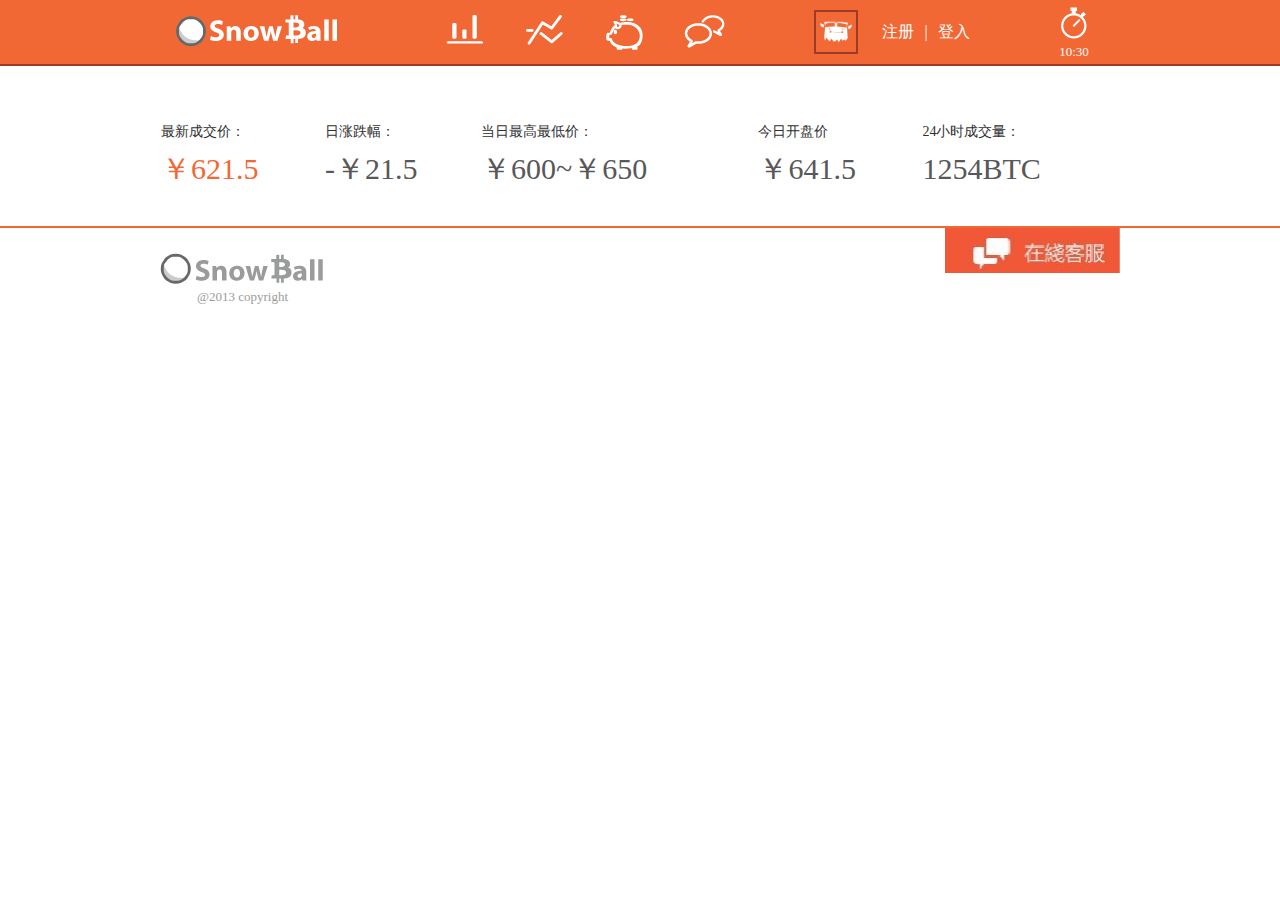
==== index.html @ a9044316 "搞了很久，没弄完，前期是这样，后面会越来越快的" ====
<!DOCTYPE html PUBLIC "-//W3C//DTD XHTML 1.0 Transitional//EN" "http://www.w3.org/TR/xhtml1/DTD/xhtml1-transitional.dtd">
<html xmlns="http://www.w3.org/1999/xhtml">
<head>
<meta http-equiv="Content-Type" content="text/html; charset=utf-8" />
<title>bitwin index</title>
<link href="css/bootstrap.css" rel="stylesheet" type="text/css" />
<link href="css/bootstrap-responsive.css" rel="stylesheet" type="text/css" />
<link href="css/bitwin.css" rel="stylesheet" type="text/css" />
</head>

<body>
<div class="top-base background-orange">
	<div class="top-container">
		<div class="top-logo">
			<img src="images/topmenu/logotop.png" />
		</div>
		<div class="top-nav">
			<ul class="top-nav-li">
				<a href="#"><li><img src="images/topmenu/exchange.png" /></li></a>
				<a href="#"><li><img src="images/topmenu/order.png" /></li></a>
				<a href="#"><li><img src="images/topmenu/loan.png" /></li></a>
				<a href="#"><li><img src="images/topmenu/forum.png" /></li></a>
			</ul>
		</div>
		<div class="top-user">
			<img src="images/topmenu/avatar-default.png" />
			<span><a href="#">注册</a><font class="color-white">|</font><a href="#">登入</a></span>
		</div>
		<div class="top-time">
			<img src="images/topmenu/clock.png" />
			<span class="color-white">10:30</span>
		</div>

	</div>
</div>


<div class="content-base">
<div class="content-container">
	<div class="exchange-information">
	<table class="table-exchange">
		<tr>
			<th>最新成交价：</th>
			<th>日涨跌幅：</th>
			<th>当日最高最低价：</th>
			<th>今日开盘价</th>
			<th>24小时成交量：</th>
		</tr>
		<tr>
			<td class="color-orange">￥621.5</td>
			<td class="color-gray-deep">-￥21.5</td>
			<td class="color-gray-deep">￥600~￥650</td>
			<td class="color-gray-deep">￥641.5</td>
			<td class="color-gray-deep">1254BTC</td>
		</tr>
	</table>
</div>
</div>

</div>


<div class="bottom-base">
	<div class="bottom-container">
		<div class="bottom-left">
			<img src="images/bottom/logobottom.png" />
			<span>@2013 copyright</span>
		</div>
		<div class="bottom-right">
			<img src="images/bottom/custom.jpg" />
		</div>
	</div>
</div>
</body>
</html>
---- css/bitwin.css ----
@charset "utf-8";
/* CSS Document */

/* body、html */
body{
	font-family: "微软雅黑";
}


/* 颜色表 */
.color-orange{
	color: #f26834;
}


.color-orange-deep{
	color: #9d3b28;
}

.color-gray-deep{
	color: #58585A ;
}

.color-gray{
	color: #9A9C9C;
}

.color-white{
	color: #FFFFFF;
}



/* 背景色表 */
.background-news-gray{
	background: #e6e7e8;
}

.background-gray-light{
	background: #f5f5f5;
}

.background-orange{
	background: #f26834;
}

.background-orange-deep{
	color: #9d3b28;
}



/* 停靠选项 */
.float-left{
	float: left;
}


/* 特效 */
.shadow-radius{
	box-shadow: 0 1px 4px rgba(0,0,0,0.065);
	-webkit-box-shadow: 0 1px 4px rgba(0,0,0,0.065);
	-moz-box-shadow: 0 1px 4px rgba(0,0,0,0.065);
	border-radius: 4px;
	-webkit-border-radius: 4px;
	-moz-border-radius: 4px;
}


/* top */
.top-base{
	height: 64px;
	width: 100%;
	float: left;
	border-bottom: #9d3b28 2px solid;
}

.top-container{
	width: 960px;
	height: 64px;
	margin: 0px auto;
}

.top-logo{
	width: 164px;
	height: 34px;
	float: left;
	padding: 15px;
}



.top-nav{
	width: 320px;
	height: 64px;
	float: left;
	padding-left: 70px;
}

.top-nav-li{
	height: 64px;
	float: left;
	list-style: none;
	margin: 0px;
	padding: 0px;
}

.top-nav-li a li{
	height: 34px;
	width: 60px;
	padding: 10px;
	padding-left: 10px;
	padding-top: 15px;
	padding-right: 10px;
	padding-bottom: 15px;
	float: left;
	text-align: center;
}

.top-nav-li a li:hover{
	background: #9d3b28;
}

.top-user{
	width: 180px;
	height: 44px;
	float: left;
	padding: 10px;
	padding-left: 70px;
}

.top-user img{
	height: 40px;
	width: 40px;
	border: #9d3b28 2px solid;
	float: left;

}

.top-user span{
	height: 44px;
	width: 136px;
	line-height: 44px;
	float: left;
	font-size: 16px;
	text-align: center;
}


.top-user span a{
	color: #FFFFFF;
	text-decoration: none;
	padding-left: 10px;
	padding-right: 10px;
}

.top-user span a:hover{
	text-decoration: underline;
}

.top-time{
	width: 60px;
	height: 64px;
	float: left;
	padding-left: 40px;
}

.top-time img{
	width: 26px;
	padding-left: 17px;
	padding-right: 17px;
	padding-bottom: 4px;
	padding-top: 7px;
	height: 32px;
	float: left;
}

.top-time span{
	height: 18px;
	line-height: 18px;
	width: 60px;
	padding-bottom: 3px;
	float: left;
	text-align: center;
}

/* bottom */

.bottom-base{
	width: 100%;
	height: 96px;
	border-top: #f26834 2px solid;
	float: left;
}

.bottom-container{
	width: 960px;
	height: 96px;
	margin: 0px auto;
}

.bottom-left{
	width: 165px;
	height: 96px;
	float: left;
}

.bottom-left img{
	width: 165px;
	height: 35px;
	float: left;
	padding-top: 25px;
}

.bottom-left span{
	width: 165px;
	height: 30px;
	float: left;
	text-align: center;
	color: #9A9C9C;
}

.bottom-right{
	width: 175px;
	height: 45px;
	padding-left: 620px;
	float: left;
}

.bottom-right img{
	width: 175px;
	height: 45px;
	float: left;
}


/* content */

.content-base{
	width: 100%;
	height: auto;
	float: left;
	padding-bottom: 36px;
}
.content-container{
	width: 960px;
	height:auto;
	margin: 0px auto;
}


/* exchange */
.exchange-information{
	width: 100%;
	height: auto;
	padding-top: 50px;
}

.table-exchange{
	width: 100%;
	text-align: left;
}

.table-exchange th{
	font-size: 14px;
	color: #000;
	font-weight: 100;
	height: 30px;
	line-height: 30px;
	color: #313131 ;
}

.table-exchange td{
	font-size: 30px;
	font-weight: 400;
	height: 40px;
	line-height: 40px;
}
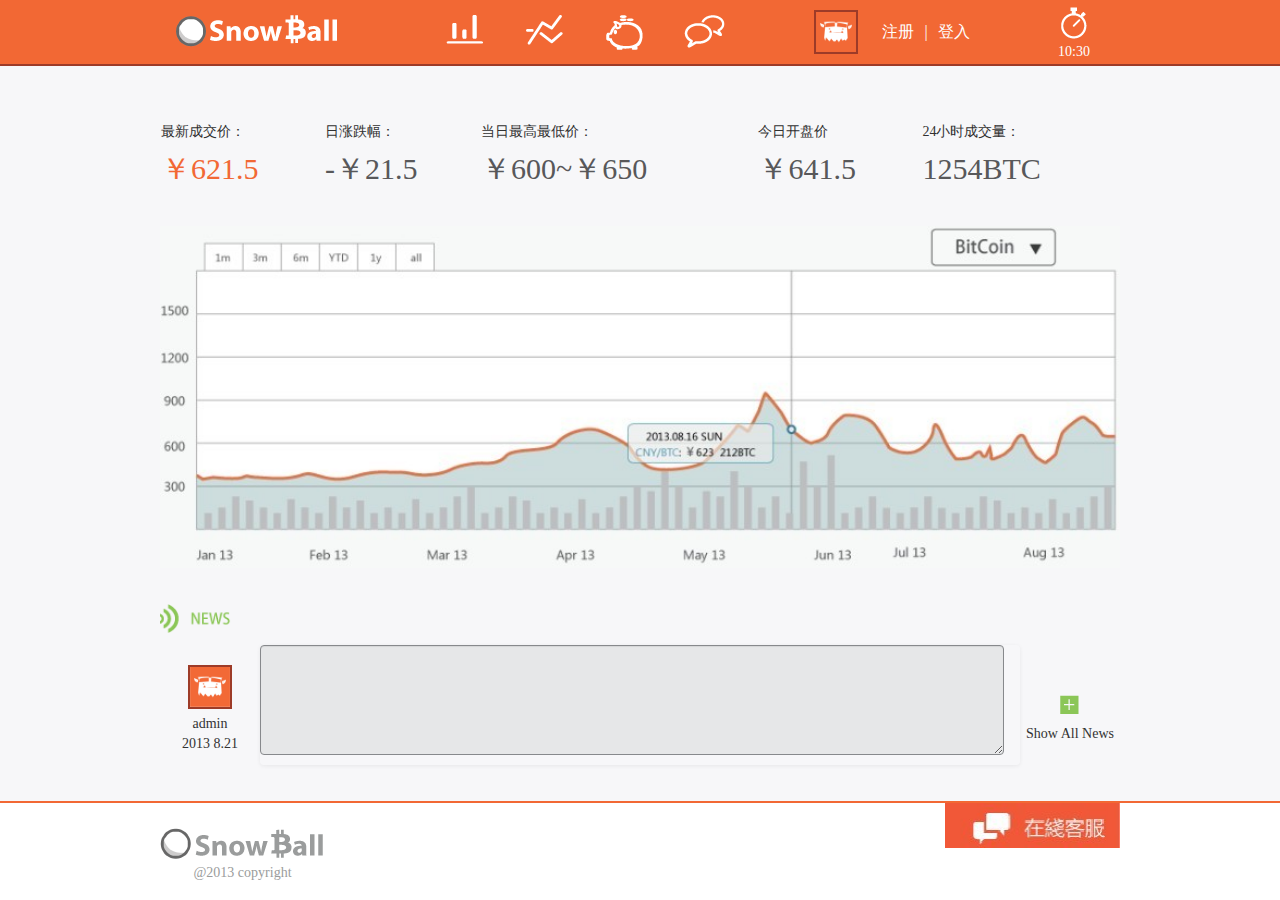
==== commit eb36272d: "fd" ====
--- a/index.html
+++ b/index.html
@@ -37,6 +37,8 @@
 
 <div class="content-base">
 <div class="content-container">
+
+
 	<div class="exchange-information">
 	<table class="table-exchange">
 		<tr>
@@ -54,9 +56,36 @@
 			<td class="color-gray-deep">1254BTC</td>
 		</tr>
 	</table>
+	</div>
+
+	<div class="chart-base">
+		<img src="images/temp/chart.jpg" width="960" />
+	</div>
+
+	<div class="news-icon">
+		<img src="images/index/news.png" />
+	</div>
+
+	<div class="comment-base">
+		<div class="comment-user">
+		<img src="images/index/avatar-default.png" />
+		<span>admin</span>
+		<span>2013 8.21</span>
+		</div>
+
+		<div class="comment-content shadow-radius">
+			<!-- <img src="images/index/comment_t.jpg" class="comment-tran"> -->
+			<textarea class="comment-textarea "></textarea>
+		</div>
+
+		<div class="news-show-more">
+			<a href="#"><img src="images/index/morenews.png" /></a>
+			<span>Show All News</span>
+		</div>
+	</div>
+
+
 </div>
-</div>
-
 </div>
 
 
--- a/css/bitwin.css
+++ b/css/bitwin.css
@@ -18,7 +18,7 @@
 }
 
 .color-gray-deep{
-	color: #58585A ;
+	color: #58585A;
 }
 
 .color-gray{
@@ -241,6 +241,7 @@
 	height: auto;
 	float: left;
 	padding-bottom: 36px;
+	background: #F7F7F9;
 }
 .content-container{
 	width: 960px;
@@ -275,4 +276,103 @@
 	font-weight: 400;
 	height: 40px;
 	line-height: 40px;
+}
+
+/* 公告部分 */
+.news-icon{
+	width: 71px;
+	height: 31px;
+	padding-right: 889px;
+	float: left;
+	padding-bottom: 10px;
+}
+
+.comment-base{
+	width: 960px;
+	height: auto;
+	float: left;
+}
+.comment-user{
+	width: 80px;
+	height: 80px;
+	padding: 10px;
+	float: left;
+}
+
+.comment-user img{
+	margin-top: 10px;
+	margin-left: 18px;
+	margin-right: 18px;
+	margin-bottom: 5px;
+	width: 40px;
+	height: 40px;
+	float: left;
+	border: #9d3b28 2px solid;
+}
+
+.comment-user span{
+	height: 20px;
+	line-height: 20px;
+	width: 100%;
+	float: left;
+	text-align: center;
+}
+
+.comment-content{
+	width: 760px;
+	height: auto;
+	float: left;
+}
+
+.comment-textarea{
+	width: 730px;
+	min-height: 100px;
+	float: left;
+	background: #e6e7e8;
+	border: #87898C 1px solid;
+	line-height: 20px;
+	font-size: 14px;
+	z-index: -1000;
+}
+
+.comment-tran{
+	width: 11px;
+	height: 34px;
+	float: left;
+	margin-left: -9px;
+	z-index: 1000;
+}
+
+
+.news-show-more{
+	width: 100px;
+	height: auto;
+	float: left;
+}
+
+.news-show-more a img{
+	width: 19px;
+	height: 19px;
+	border: 0px;
+	margin-top: 50px;
+	margin-left: 40px;
+	margin-right: 40px;
+	margin-bottom: 10px;
+}
+
+.news-show-more span{
+	width: 100px;
+	height: 20px;
+	line-height: 20px;
+	float: left;
+	text-align: center;
+}
+
+
+/* 图表相关 */
+.chart-base{
+	width: 100%;
+	float: left;
+	padding-top: 36px;
+	padding-bottom: 36px;
 }